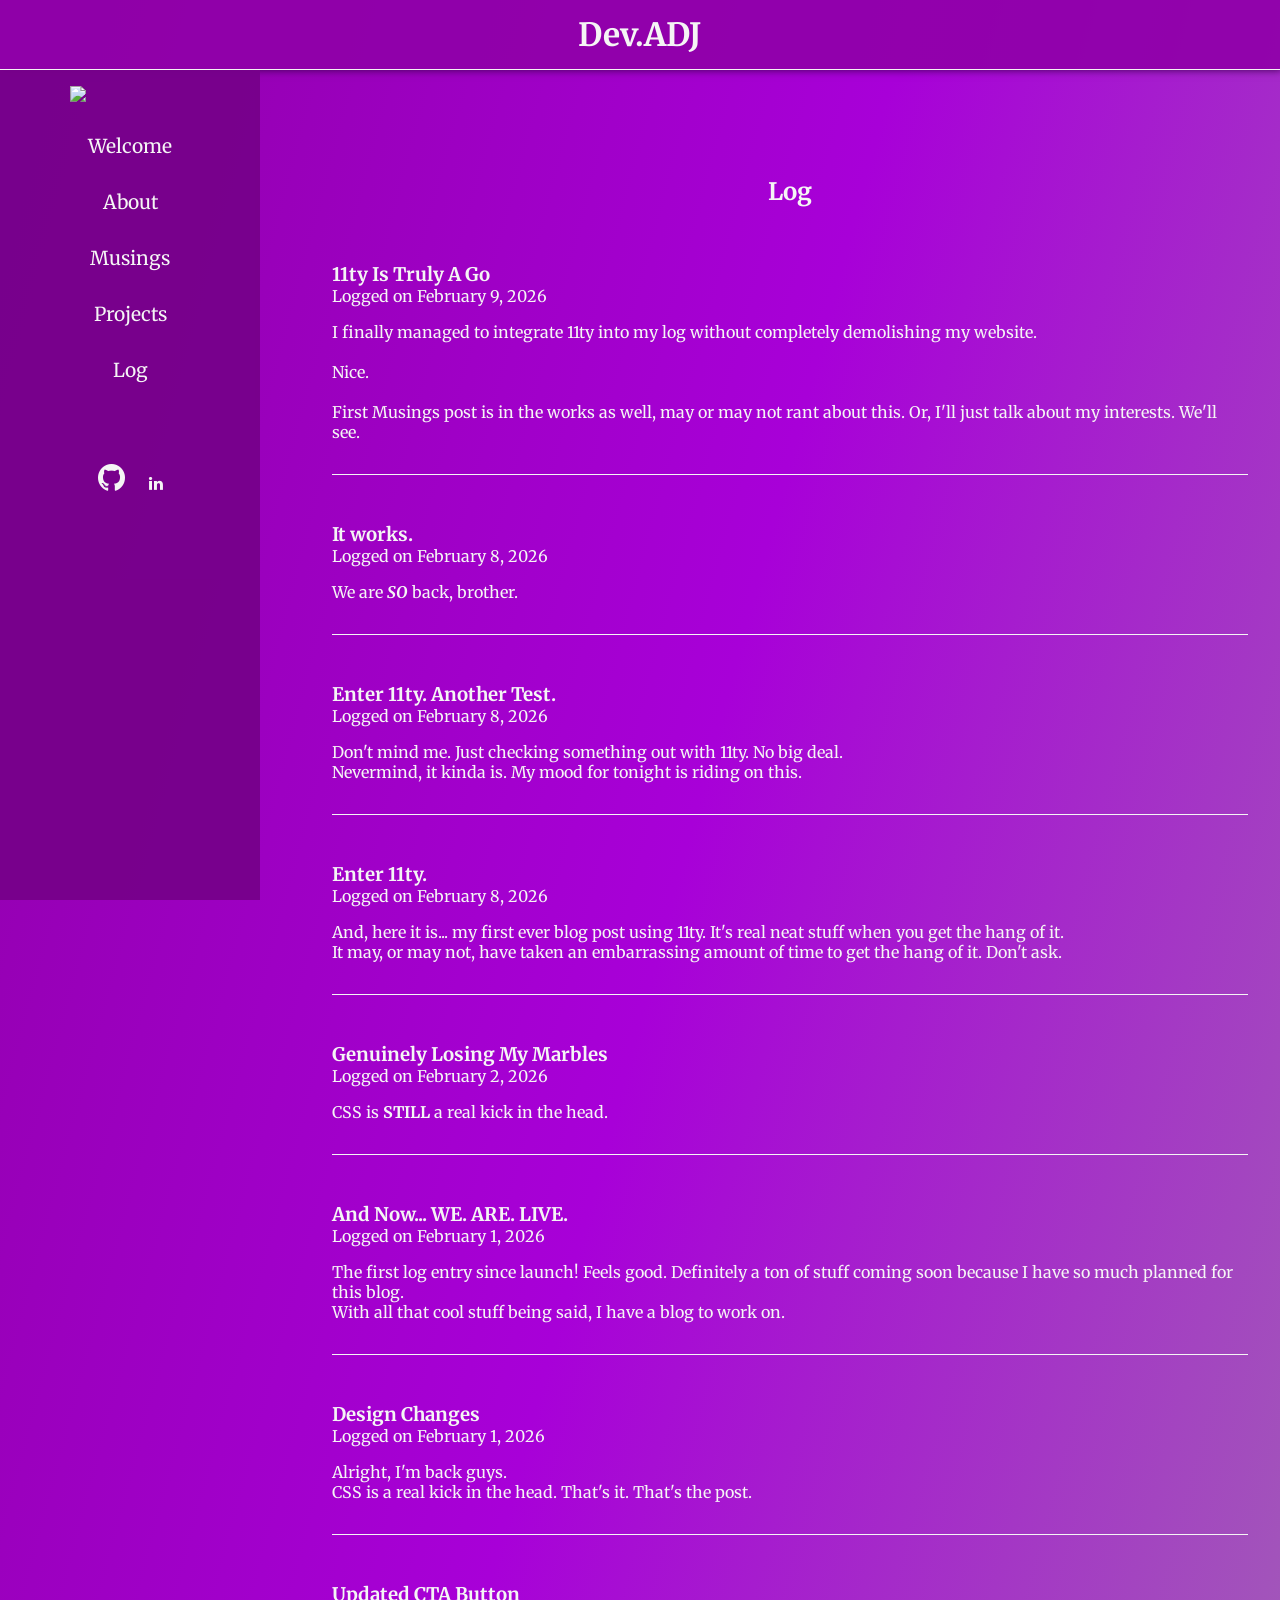
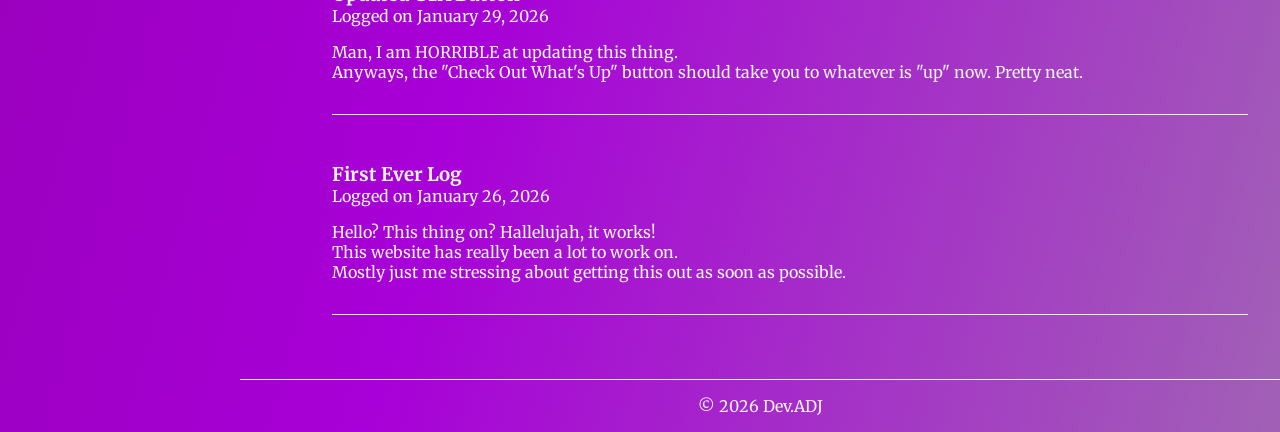
==== log/log/index.html @ bcba8fcb "footer changes to log" ====
<!DOCTYPE html>
<html lang="en">
<head>
    <title>Dev.ADJ | Log</title>
    <meta charset="UTF-8">
    <meta name="viewport" content="width=device-width, initial-scale=1.0">
    <link rel="icon" href="../../assets/adjlogos/ADJfavicon.ico">
    <link rel="stylesheet" href="../../css/styles.css">
    <link rel="stylesheet" href="https://cdnjs.cloudflare.com/ajax/libs/font-awesome/4.7.0/css/font-awesome.min.css">
<link rel="preconnect" href="https://fonts.googleapis.com">
<link rel="preconnect" href="https://fonts.gstatic.com" crossorigin>
<link href="https://fonts.googleapis.com/css2?family=Merriweather:wght@300;400;700&display=swap" rel="stylesheet">

    <style>
        .main-content { 
            padding-bottom: 2.2rem;
             }
        #title { 
            margin-bottom: 3.5rem; text-align: center; 
            }
        main p:first-of-type { 
            margin-bottom: 1rem; 
        }
       main p:last-of-type {
            border-bottom: 1px solid;
            padding-bottom: 2rem;
        }
        article { 
            margin-bottom: 3rem;
             }
    </style>
</head>
<body>
    <header>
        <h1 id="top-title-text">Dev.ADJ</h1>
        <button class="menu-toggle" aria-label="Toggle Menu">
            <i class="fa fa-bars"></i>
        </button>
    </header>

    <aside>
        <div class="logo-container">
            <img src="../assets/adjlogos/ADJLogoWhite-small.png" />
        </div>

        <nav class="navbar">
            <ul>
                <li><a class="nav-link tab-link" href="/">Welcome</a></li>
                <li><a class="nav-link tab-link" href="/pages/about/">About</a></li>
                <li><a class="nav-link tab-link" href="/pages/musings/">Musings</a></li>
                <li><a class="nav-link tab-link" href="/pages/projects/">Projects</a></li>
                <li><a class="nav-link tab-link" href="/log/">Log</a></li>
            </ul>
        </nav>

        <div class="links">
        <a href="https://github.com/andredudley" target="_blank"><span class="logo fa fa-github fa-2x"></span></a>
        <a href="https://www.linkedin.com/in/andre-dudley-jr/" target="_blank"><span class="logo fa fa-linkedin"></span></a>    
    </div>
    </aside>

    <main class="main-content">
        
<h2 id="title">Log</h2>


<article class="logs">
    <h3>11ty Is Truly A Go</h3>
    <p>
        Logged on
        <time datetime="2026-02-09">
            February 9, 2026
        </time>
    </p>
    <p>I finally managed to integrate 11ty into my log without completely demolishing my website. <br><br>
Nice. <br><br>
First Musings post is in the works as well, may or may not rant about this. Or, I'll just talk about my interests. We'll see.</p>

</article>

<article class="logs">
    <h3>It works.</h3>
    <p>
        Logged on
        <time datetime="2026-02-08">
            February 8, 2026
        </time>
    </p>
    <p>We are <em><strong>SO</strong></em> back, brother.</p>

</article>

<article class="logs">
    <h3>Enter 11ty. Another Test.</h3>
    <p>
        Logged on
        <time datetime="2026-02-08">
            February 8, 2026
        </time>
    </p>
    <p>Don't mind me. Just checking something out with 11ty. No big deal.</p>
<p>Nevermind, it kinda is. My mood for tonight is riding on this.</p>

</article>

<article class="logs">
    <h3>Enter 11ty.</h3>
    <p>
        Logged on
        <time datetime="2026-02-08">
            February 8, 2026
        </time>
    </p>
    <p>And, here it is... my first ever blog post using 11ty. It's real neat stuff when you get the hang of it.</p>
<p>It may, or may not, have taken an embarrassing amount of time to get the hang of it. Don't ask.</p>

</article>

<article class="logs">
    <h3>Genuinely Losing My Marbles</h3>
    <p>
        Logged on
        <time datetime="2026-02-02">
            February 2, 2026
        </time>
    </p>
    <p>CSS is <strong>STILL</strong> a real kick in the head.</p>

</article>

<article class="logs">
    <h3>And Now... WE. ARE. LIVE.</h3>
    <p>
        Logged on
        <time datetime="2026-02-01">
            February 1, 2026
        </time>
    </p>
    <p>The first log entry since launch! Feels good. Definitely a ton of stuff coming soon because I have so much planned for this blog.</p>
<p>With all that cool stuff being said, I have a blog to work on.</p>

</article>

<article class="logs">
    <h3>Design Changes</h3>
    <p>
        Logged on
        <time datetime="2026-02-01">
            February 1, 2026
        </time>
    </p>
    <p>Alright, I'm back guys.</p>
<p>CSS is a real kick in the head. That's it. That's the post.</p>

</article>

<article class="logs">
    <h3>Updated CTA Button</h3>
    <p>
        Logged on
        <time datetime="2026-01-29">
            January 29, 2026
        </time>
    </p>
    <p>Man, I am HORRIBLE at updating this thing.</p>
<p>Anyways, the &quot;Check Out What's Up&quot; button should take you to whatever is &quot;up&quot; now. Pretty neat.</p>

</article>

<article class="logs">
    <h3>First Ever Log</h3>
    <p>
        Logged on
        <time datetime="2026-01-26">
            January 26, 2026
        </time>
    </p>
    <p>Hello? This thing on? Hallelujah, it works!</p>
<p>This website has really been a lot to work on.<br>
Mostly just me stressing about getting this out as soon as possible.</p>

</article>


    </main>

    <footer>
        <p>&copy; 2026 Dev.ADJ</p>
    </footer>

<script>
const toggleBtn = document.querySelector(".menu-toggle");
const sidebar = document.querySelector("aside");
toggleBtn.addEventListener("click", () => {
  sidebar.classList.toggle("open");
});
</script>
</body>
</html>
---- css/styles.css ----
*, *::before, *::after {
     margin: 0;
     padding: 0;
     box-sizing: border-box;
 }

 html { 
    font-family: Merriweather, Georgia, 'Times New Roman', Times, serif;
    font-size: 16px;
 }

 body { 
  margin: 0;
  background: linear-gradient(285deg,#a161b6 0%, #a800d8 50%, #9000a8 100%);
  color: #f5f5f5;
  min-height: 100vh;
  display: grid;  /*Grid Layout*/
  grid-template-areas: 
  "header header"
  "aside main"
  "footer footer";
  grid-template-columns: 240px 1fr;
  grid-template-rows: 70px 1fr auto;
 }

 /*header section*/
 #top-title-text { 
    text-align: center;
    margin: 0;
 }

.menu-toggle {
  display: none;
  background: none;
  border: none;
  color: white;
  font-size: 1.8rem;
  cursor: pointer;
  position: absolute;
  right: 20px;
}

 header { 
    grid-area: header;
    position: fixed;
    top: 0;
    left: 0;
    height: 70px;
    width: 100%;
    display: flex;
    justify-content: center;
    align-items: center;
    border-bottom: 1px solid;
    background-color: rgba(144, 0, 168, 0.9);
    box-shadow: 2px 0 8px rgb(61, 0, 80);
 }

 /*sidebar section*/
 aside { 
    grid-area: aside;
    position: fixed;
    top: 70px;
    height: calc(100vh - 70px);
    width: 260px;
    background-color: rgba(119, 0, 139, 0.95);
    padding: 1rem 1.5rem;
    overflow-y: auto; /*debating between auto and scroll*/
    z-index: 10;
 }

 .logo-container img { 
    display: block;
    width: 100%;
    max-width: 120px;
    margin: 0 auto 1rem;
}

.navbar ul { 
    list-style: none;
    padding: 0;
    margin: 1.5rem 0;
}

.navbar li { 
    margin: 2rem 0;
    text-align: center;
}

.nav-link { 
    color: #f5f5f5;
    text-decoration: none;
    font-size: 1.2rem;
}

.nav-link:hover { 
    text-decoration: underline;
}

.links { 
    text-align: center;
    margin-top: 5rem;
}

.logo {
    margin: 0 10px;
    color: #f5f5f5;
}

.logo:hover { 
    color:rgb(227, 135, 255);
}

 /*main section*/
 main.main-content { 
    grid-area: main;
    margin-top: 90px;
    margin-left: 60px;
    max-width: 1000px;
    padding: 1rem 2rem;
 }

 .content-section { 
    margin-bottom: 4.5rem;
 }

 .content-section h2 { 
    font-size: clamp(2rem, 3vw, 2.5rem);
    margin-bottom: 1.25rem;
 }

 .content-section p { 
    font-size: clamp(1.2rem, 2vw, 1rem);
    margin-bottom: 2.2rem;
 }


/*For the JS navigation on index*/
 #welcome { 
    display: block;
 }

 #about { 
    display: none;
 }

 #musings { 
    display: none;
 }

 #projects { 
    display: none;
 }

 #log { 
    display: none;
 }


/*buttons 'n' whatnot*/
.cta-btn { 
    background: linear-gradient(#9000a8, #a800d8, #9000a8);
    color: #f5f5f5;
    padding: 1.1rem 1.5rem;
    border: 2px solid;
    box-shadow: 0 0 5px white;
    font-size: 1.2rem;
    transition: all 0.6s ease;
}

.cta-btn:hover { 
    background: white;
    color: #9000a8;
    box-shadow: none;
}

.view-btn {
  background: linear-gradient(180deg, #a161b6, #a800d8, #9000a8);
  color: white;
  border: 1px solid white;
  box-shadow: 0 0 5px white;
  border-radius: 4px;
  padding: 0.6rem 1.2rem;
  display: inline-block;
  min-width: 150px;
  text-align: center;
  margin-top: 1rem;
  transition: all 0.7s ease;
}

.view-btn:hover {
    background: white;
    color: #9000a8;
    box-shadow: none;
}

#css-td-project { 
    color: #f5f5f5;
}

 /*footer section*/
 footer { 
    grid-area: footer;
    margin-left: 240px;
    padding: 1rem;
    text-align: center;
    border-top: 1px solid;
 }

 /*Media Breakpoints (Genuinely it here)*/
/*smaller phones (thinking 480px and under)*/
@media (max-width: 480px) {

  body {
    grid-template-areas:
      "header"
      "aside"
      "main"
      "footer";
    grid-template-columns: 1fr;
    grid-template-rows: 70px auto 1fr auto;
  }

  aside {
    position: fixed;
    width: 100%;
    height: auto;
    top: 70px;
    left: 0;
    padding: 0.75rem 0;
    text-align: center;
  }

  .navbar ul {
    display: flex;
    flex-direction: column;
    gap: 0.75rem;
    margin: 1rem 0;
  }

  main.main-content {
    margin-top: 160px;
    margin-left: 0;
    padding: 1rem;
  }

  footer {
    margin-left: 0;
  }

  .cta-btn,
  .view-btn {
    width: 90%;
  }
}

/*average phones (768px and under)*/
@media (max-width: 768px) {

  body {
    grid-template-areas:
      "header"
      "aside"
      "main"
      "footer";
    grid-template-columns: 1fr;
    grid-template-rows: 70px auto 1fr auto;
  }

  .menu-toggle {
    display: block;
  }

  aside {
    width: 100%;
    height: auto;
    top: 70px;
    transform: translateY(-120%);
    transition: transform 0.3s ease;
  }

  aside.open {
    transform: translateY(0);
  }

  .navbar ul {
    flex-direction: column;
    gap: 1rem;
    padding: 1rem 0;
  }

  main.main-content {
    margin-top: 90px;
  }


  footer {
    margin-left: 0;
  }
}

/*tablets (1024px and under)*/
@media (max-width: 1024px) {

  body {
    grid-template-areas:
      "header"
      "aside"
      "main"
      "footer";
    grid-template-columns: 1fr;
    grid-template-rows: 70px auto 1fr auto;
  }

  aside {
    position: fixed;
    width: 100%;
    height: auto;
    top: 70px;
    left: 0;
    padding: 1rem 0;
    text-align: center;
  }

  .navbar ul {
    display: flex;
    justify-content: center;
    flex-wrap: wrap;
    gap: 1.25rem;
    margin: 1rem 0;
  }

  main.main-content {
    margin-top: 160px;
    margin-left: 0;
    padding: 1.25rem;
  }

  footer {
    margin-left: 0;
  }
}
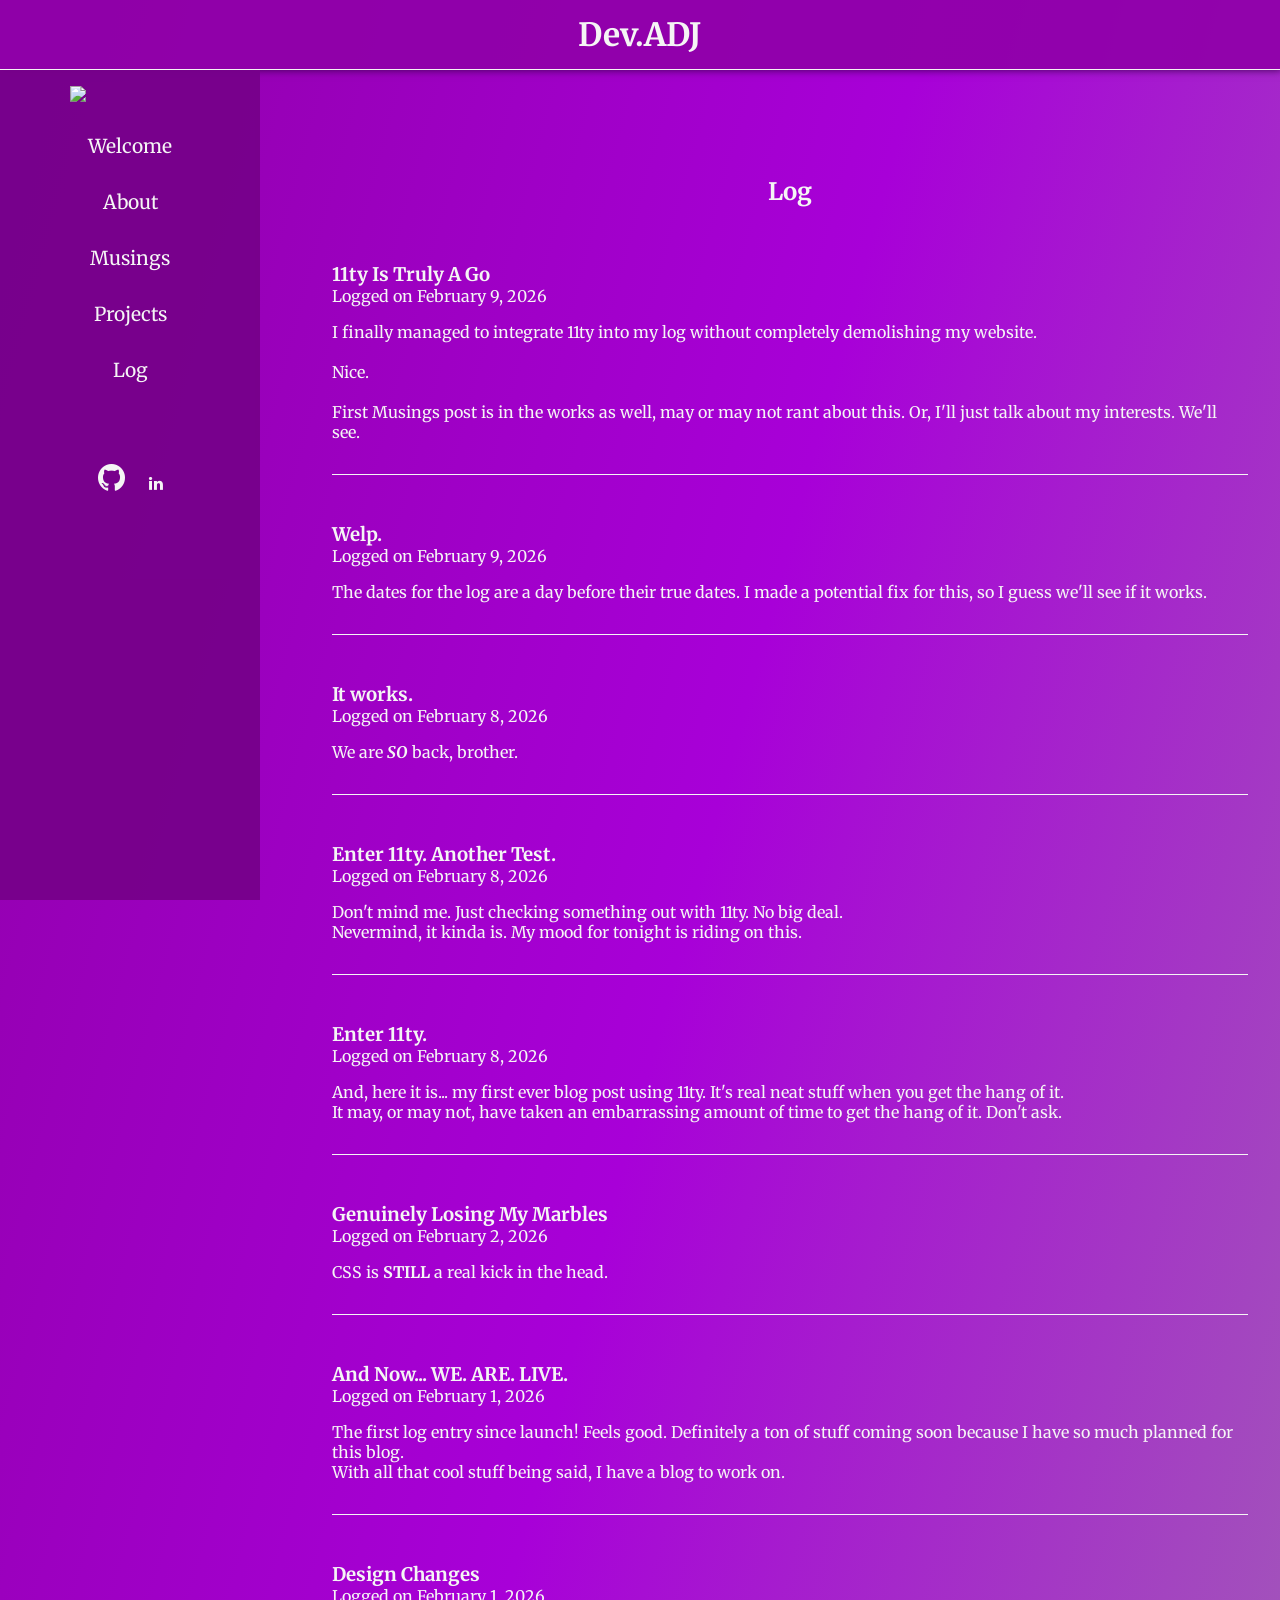
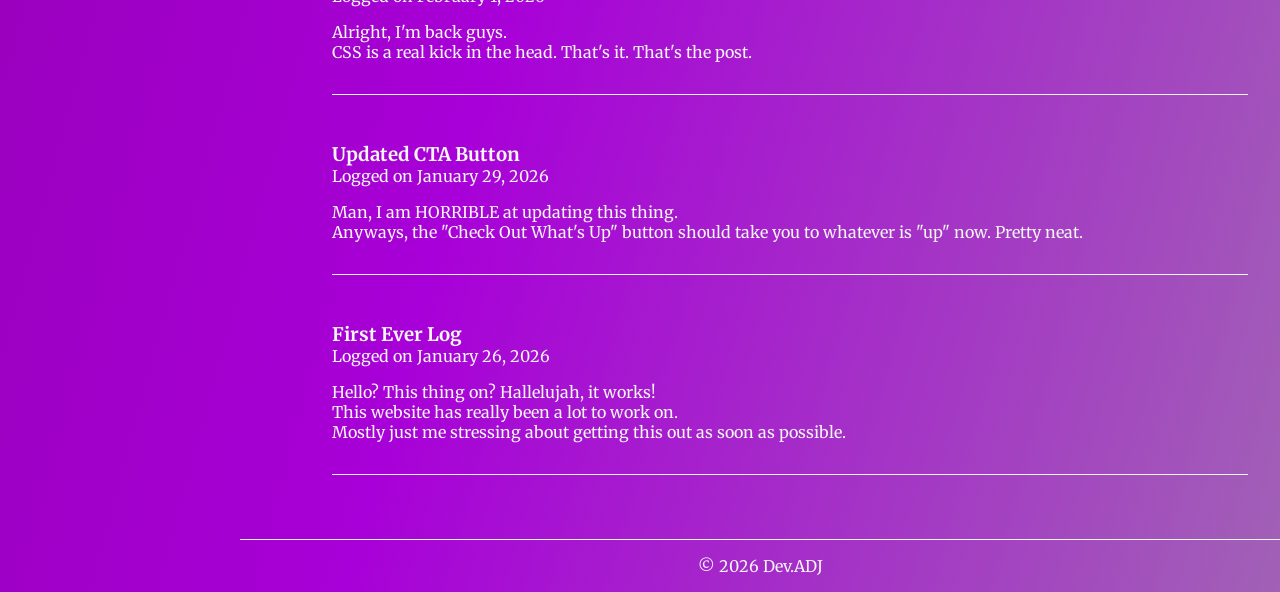
==== commit 904d93f2: "log changes. And a new log" ====
--- a/log/log/index.html
+++ b/log/log/index.html
@@ -79,6 +79,18 @@
 </article>
 
 <article class="logs">
+    <h3>Welp.</h3>
+    <p>
+        Logged on
+        <time datetime="2026-02-09">
+            February 9, 2026
+        </time>
+    </p>
+    <p>The dates for the log are a day before their true dates. I made a potential fix for this, so I guess we'll see if it works.</p>
+
+</article>
+
+<article class="logs">
     <h3>It works.</h3>
     <p>
         Logged on
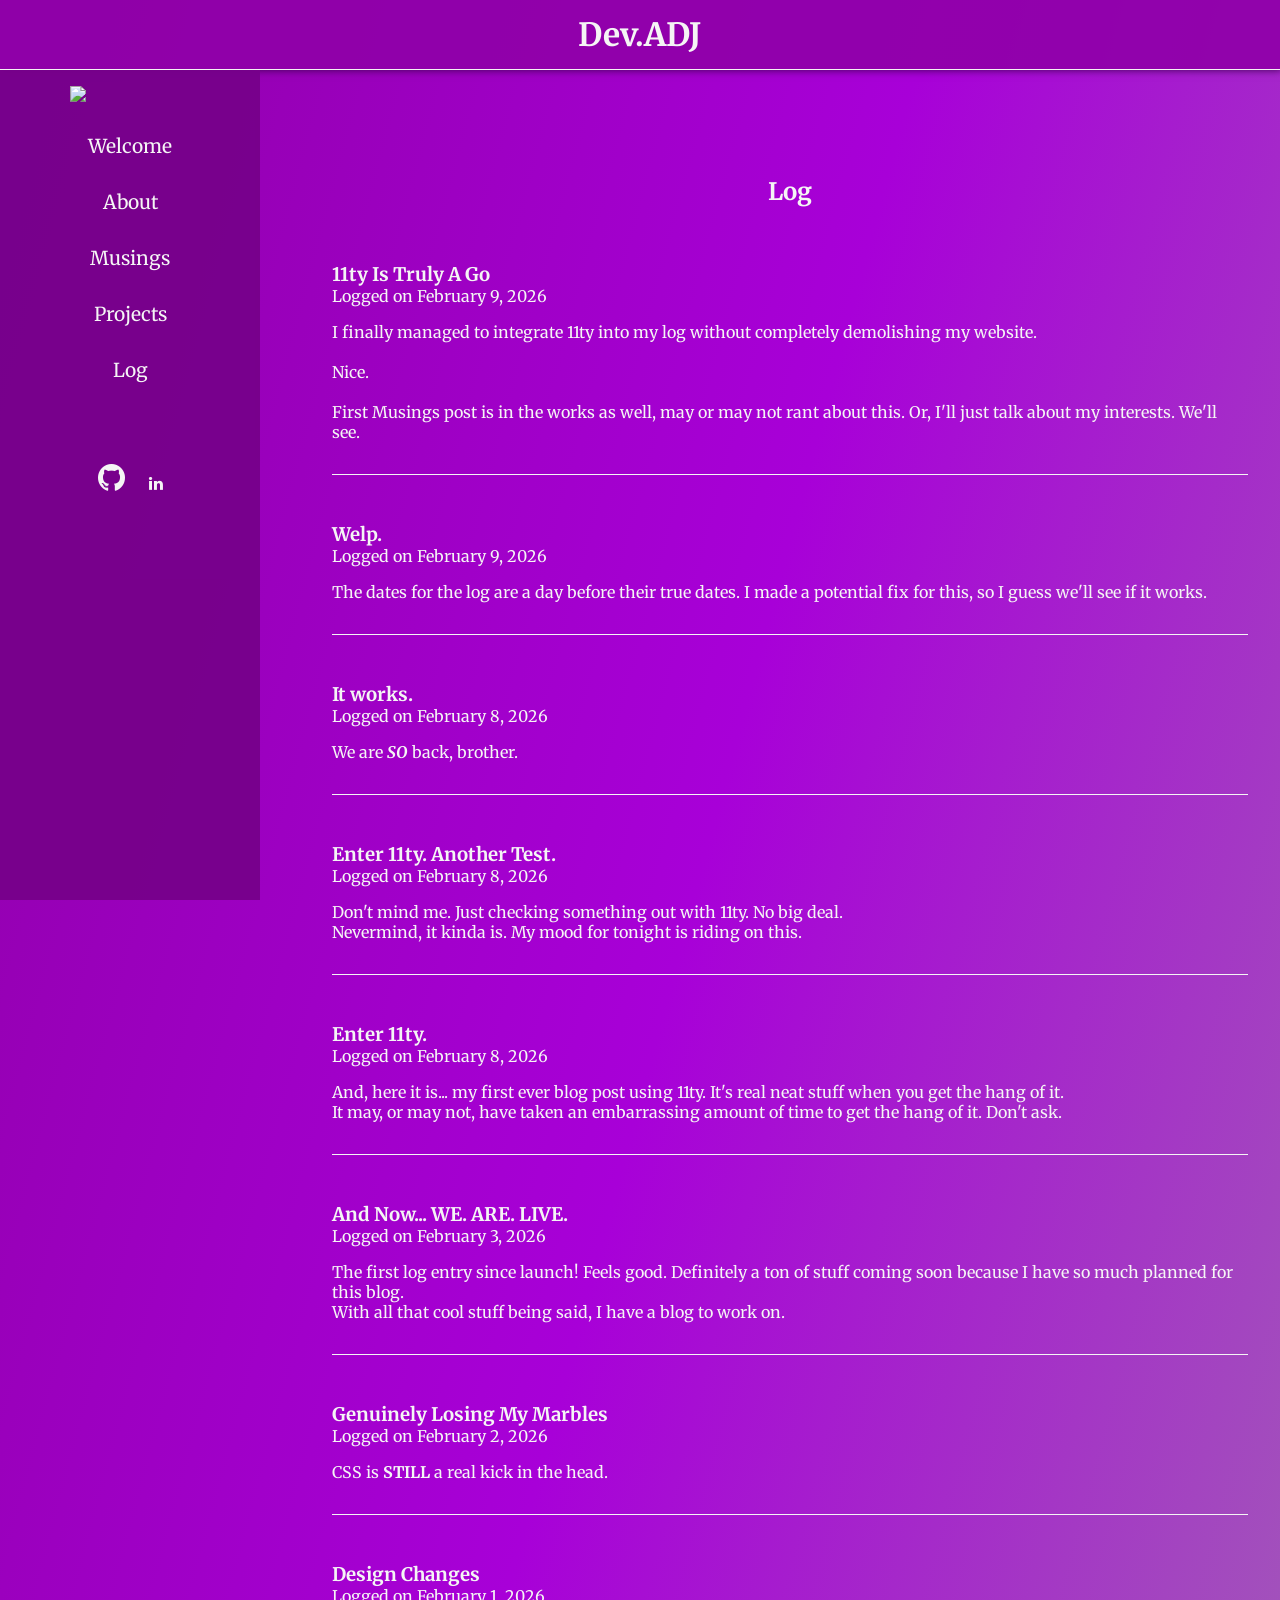
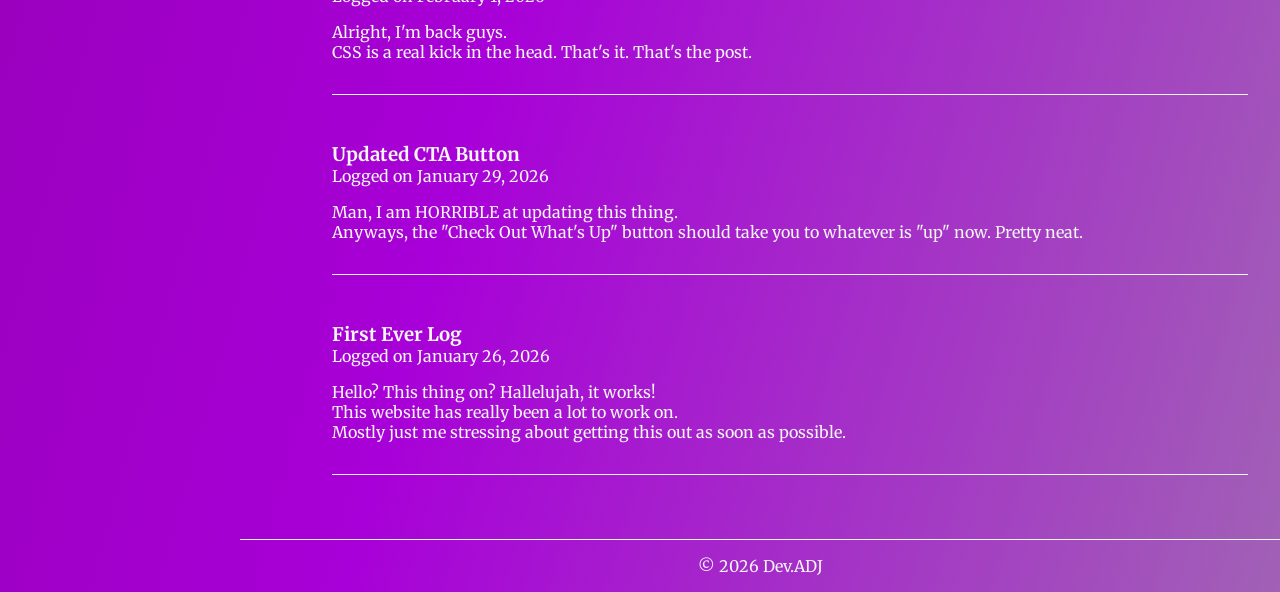
==== commit 50da580e: "log fixes" ====
--- a/log/log/index.html
+++ b/log/log/index.html
@@ -68,7 +68,7 @@
     <h3>11ty Is Truly A Go</h3>
     <p>
         Logged on
-        <time datetime="2026-02-09">
+        <time datetime="Mon Feb 09 2026 19:00:00 GMT-0500 (Eastern Standard Time)">
             February 9, 2026
         </time>
     </p>
@@ -82,7 +82,7 @@
     <h3>Welp.</h3>
     <p>
         Logged on
-        <time datetime="2026-02-09">
+        <time datetime="Mon Feb 09 2026 19:00:00 GMT-0500 (Eastern Standard Time)">
             February 9, 2026
         </time>
     </p>
@@ -94,7 +94,7 @@
     <h3>It works.</h3>
     <p>
         Logged on
-        <time datetime="2026-02-08">
+        <time datetime="Sun Feb 08 2026 19:00:00 GMT-0500 (Eastern Standard Time)">
             February 8, 2026
         </time>
     </p>
@@ -106,7 +106,7 @@
     <h3>Enter 11ty. Another Test.</h3>
     <p>
         Logged on
-        <time datetime="2026-02-08">
+        <time datetime="Sun Feb 08 2026 19:00:00 GMT-0500 (Eastern Standard Time)">
             February 8, 2026
         </time>
     </p>
@@ -119,7 +119,7 @@
     <h3>Enter 11ty.</h3>
     <p>
         Logged on
-        <time datetime="2026-02-08">
+        <time datetime="Sun Feb 08 2026 19:00:00 GMT-0500 (Eastern Standard Time)">
             February 8, 2026
         </time>
     </p>
@@ -129,23 +129,11 @@
 </article>
 
 <article class="logs">
-    <h3>Genuinely Losing My Marbles</h3>
-    <p>
-        Logged on
-        <time datetime="2026-02-02">
-            February 2, 2026
-        </time>
-    </p>
-    <p>CSS is <strong>STILL</strong> a real kick in the head.</p>
-
-</article>
-
-<article class="logs">
     <h3>And Now... WE. ARE. LIVE.</h3>
     <p>
         Logged on
-        <time datetime="2026-02-01">
-            February 1, 2026
+        <time datetime="Tue Feb 03 2026 19:00:00 GMT-0500 (Eastern Standard Time)">
+            February 3, 2026
         </time>
     </p>
     <p>The first log entry since launch! Feels good. Definitely a ton of stuff coming soon because I have so much planned for this blog.</p>
@@ -154,10 +142,22 @@
 </article>
 
 <article class="logs">
+    <h3>Genuinely Losing My Marbles</h3>
+    <p>
+        Logged on
+        <time datetime="Mon Feb 02 2026 19:00:00 GMT-0500 (Eastern Standard Time)">
+            February 2, 2026
+        </time>
+    </p>
+    <p>CSS is <strong>STILL</strong> a real kick in the head.</p>
+
+</article>
+
+<article class="logs">
     <h3>Design Changes</h3>
     <p>
         Logged on
-        <time datetime="2026-02-01">
+        <time datetime="Sun Feb 01 2026 19:00:00 GMT-0500 (Eastern Standard Time)">
             February 1, 2026
         </time>
     </p>
@@ -170,7 +170,7 @@
     <h3>Updated CTA Button</h3>
     <p>
         Logged on
-        <time datetime="2026-01-29">
+        <time datetime="Thu Jan 29 2026 19:00:00 GMT-0500 (Eastern Standard Time)">
             January 29, 2026
         </time>
     </p>
@@ -183,7 +183,7 @@
     <h3>First Ever Log</h3>
     <p>
         Logged on
-        <time datetime="2026-01-26">
+        <time datetime="Mon Jan 26 2026 19:00:00 GMT-0500 (Eastern Standard Time)">
             January 26, 2026
         </time>
     </p>
@@ -192,6 +192,7 @@
 Mostly just me stressing about getting this out as soon as possible.</p>
 
 </article>
+
 
 
     </main>
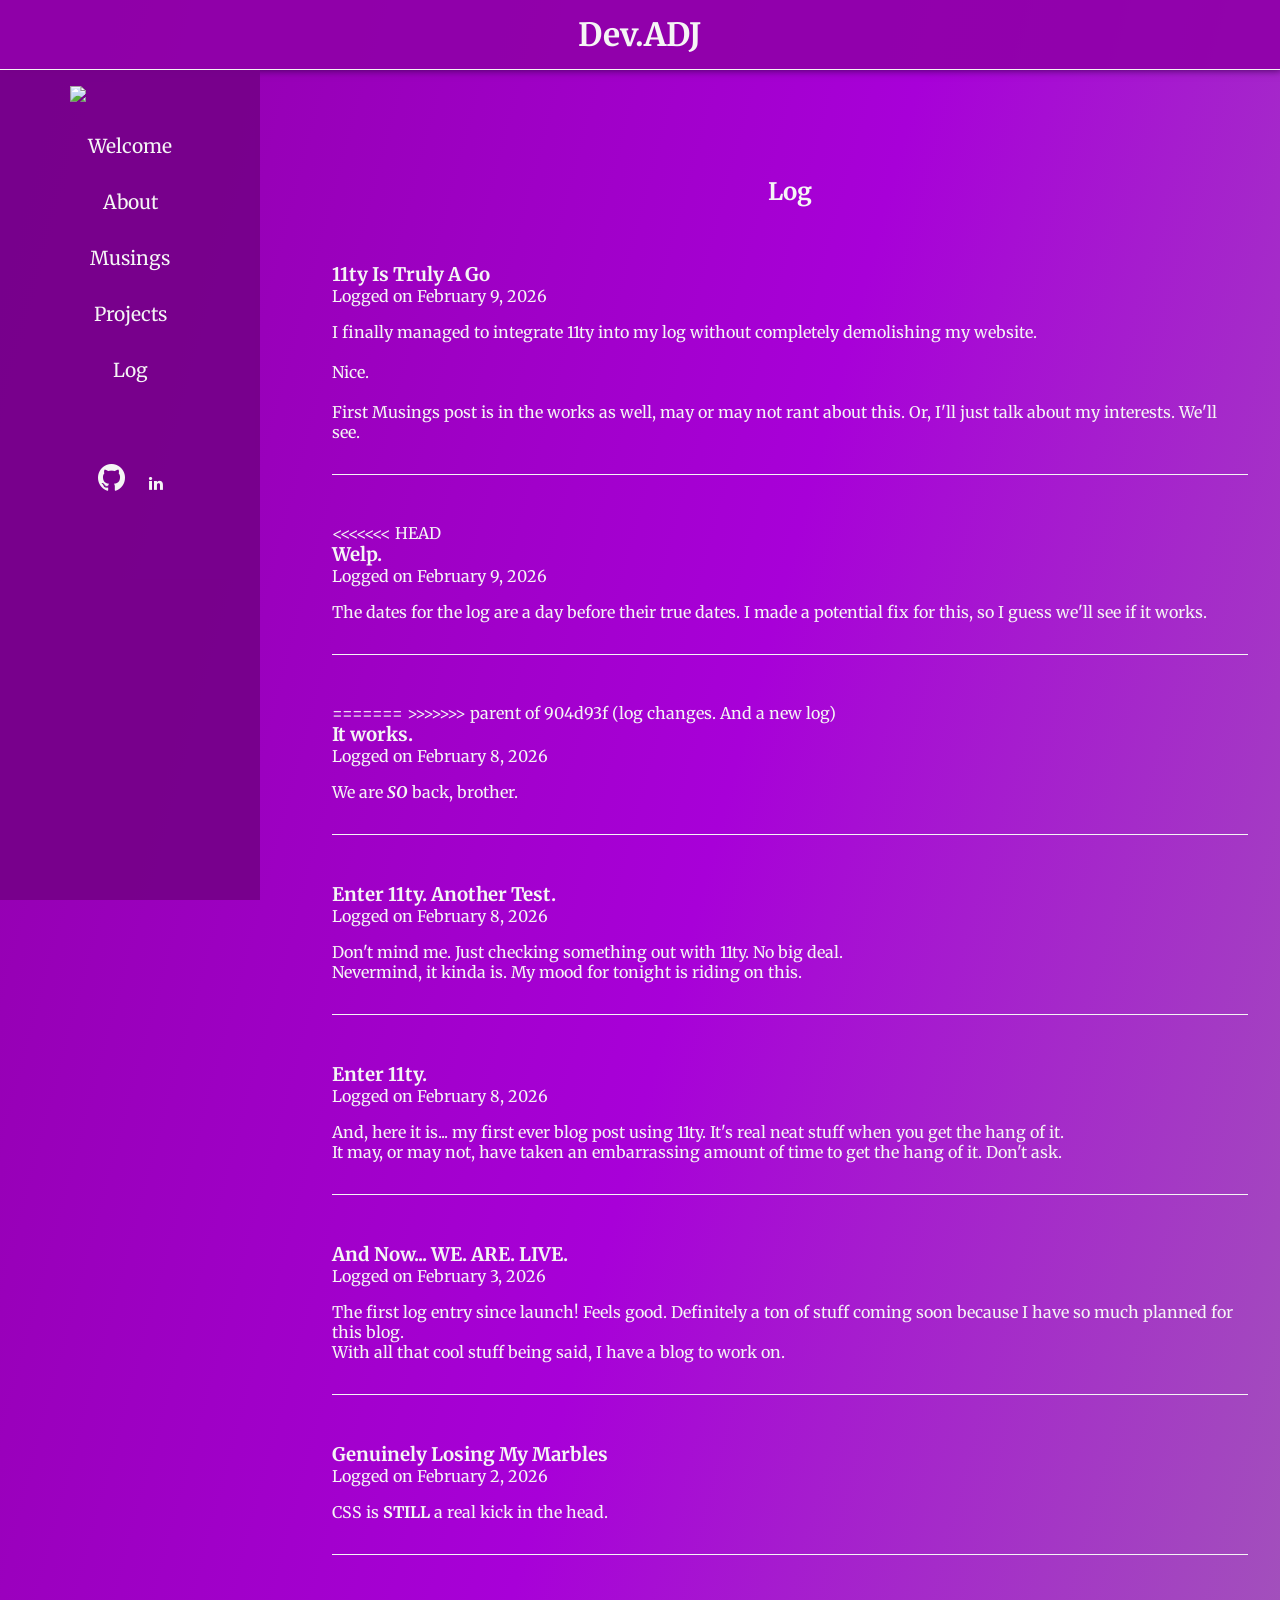
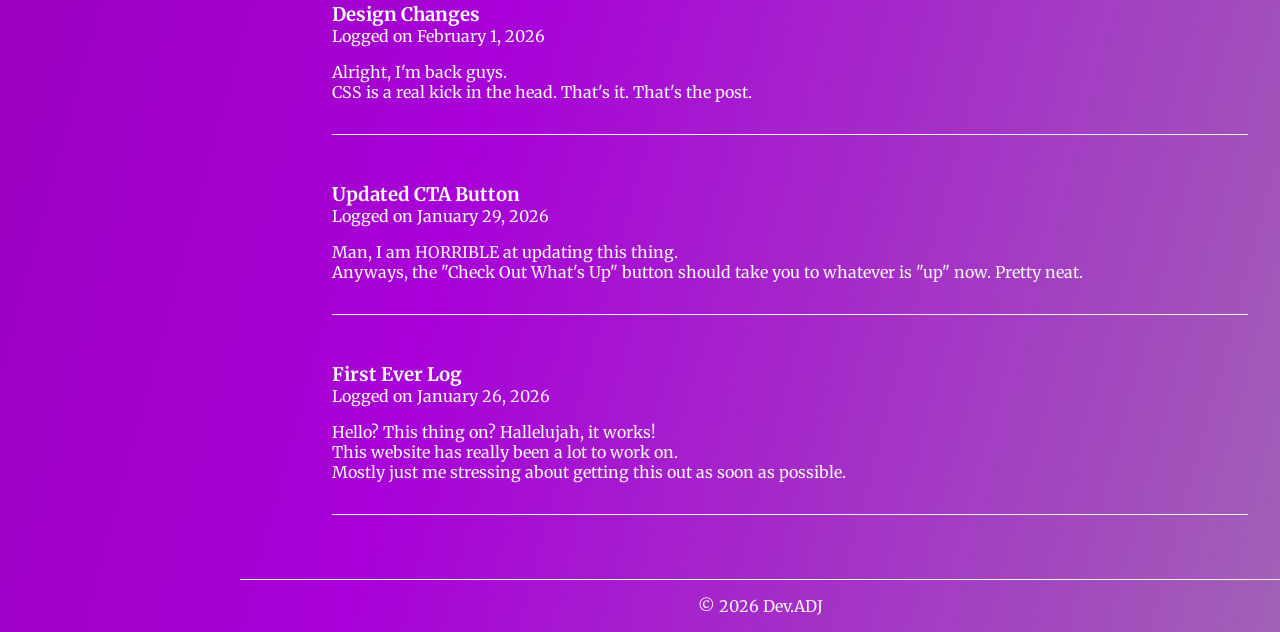
==== commit 11b305fb: "Revert "log changes. And a new log" This reverts commit 904d93f2060333e1cd648ca64b271def02c4f201." ====
--- a/log/log/index.html
+++ b/log/log/index.html
@@ -79,6 +79,7 @@
 </article>
 
 <article class="logs">
+<<<<<<< HEAD
     <h3>Welp.</h3>
     <p>
         Logged on
@@ -91,6 +92,8 @@
 </article>
 
 <article class="logs">
+=======
+>>>>>>> parent of 904d93f (log changes. And a new log)
     <h3>It works.</h3>
     <p>
         Logged on
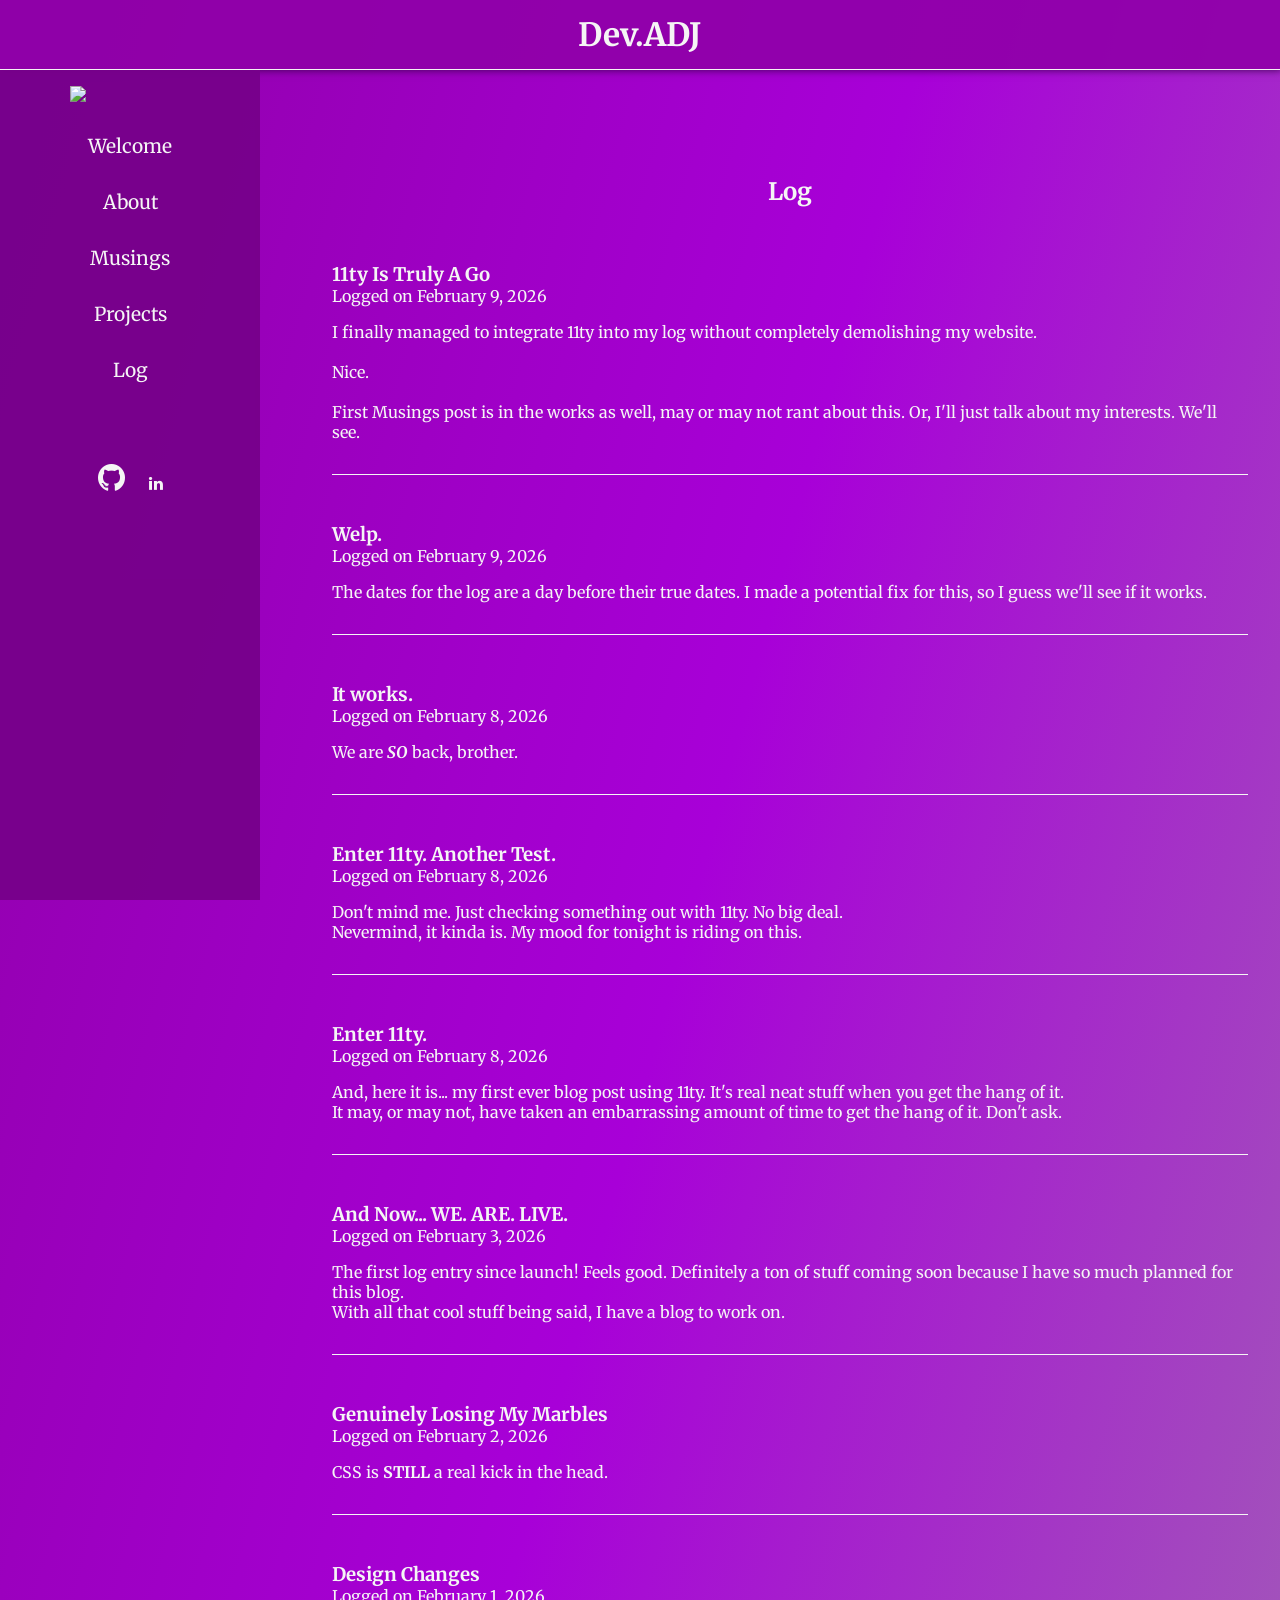
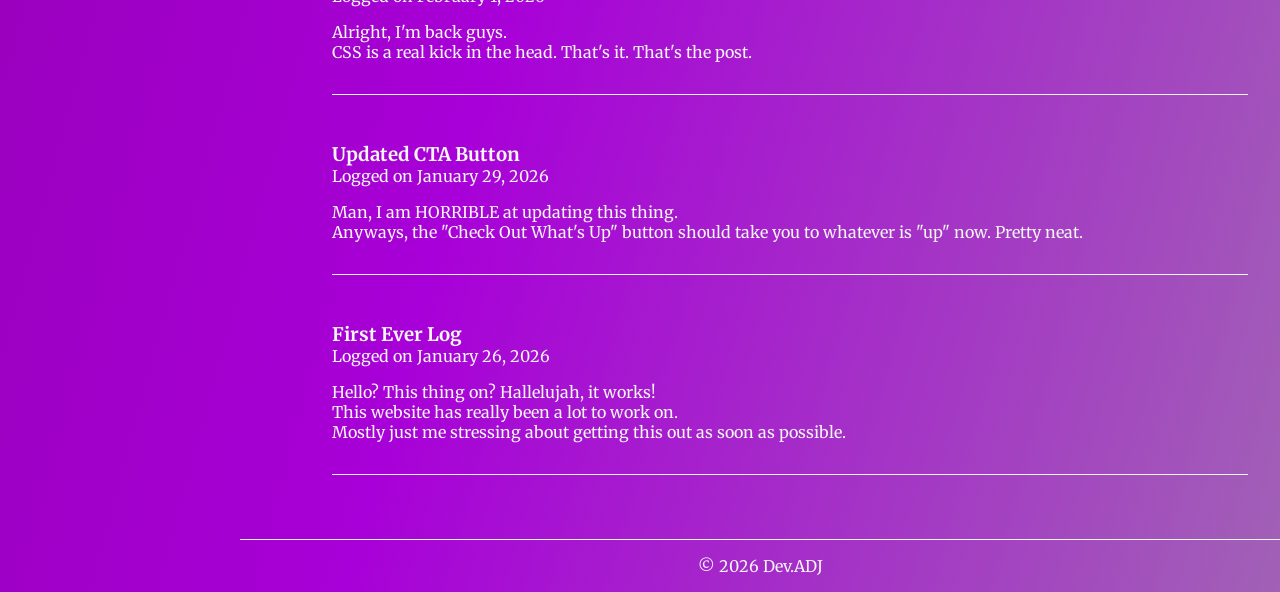
==== commit 07d5b142: "log removed" ====
--- a/log/log/index.html
+++ b/log/log/index.html
@@ -79,7 +79,6 @@
 </article>
 
 <article class="logs">
-<<<<<<< HEAD
     <h3>Welp.</h3>
     <p>
         Logged on
@@ -92,8 +91,6 @@
 </article>
 
 <article class="logs">
-=======
->>>>>>> parent of 904d93f (log changes. And a new log)
     <h3>It works.</h3>
     <p>
         Logged on
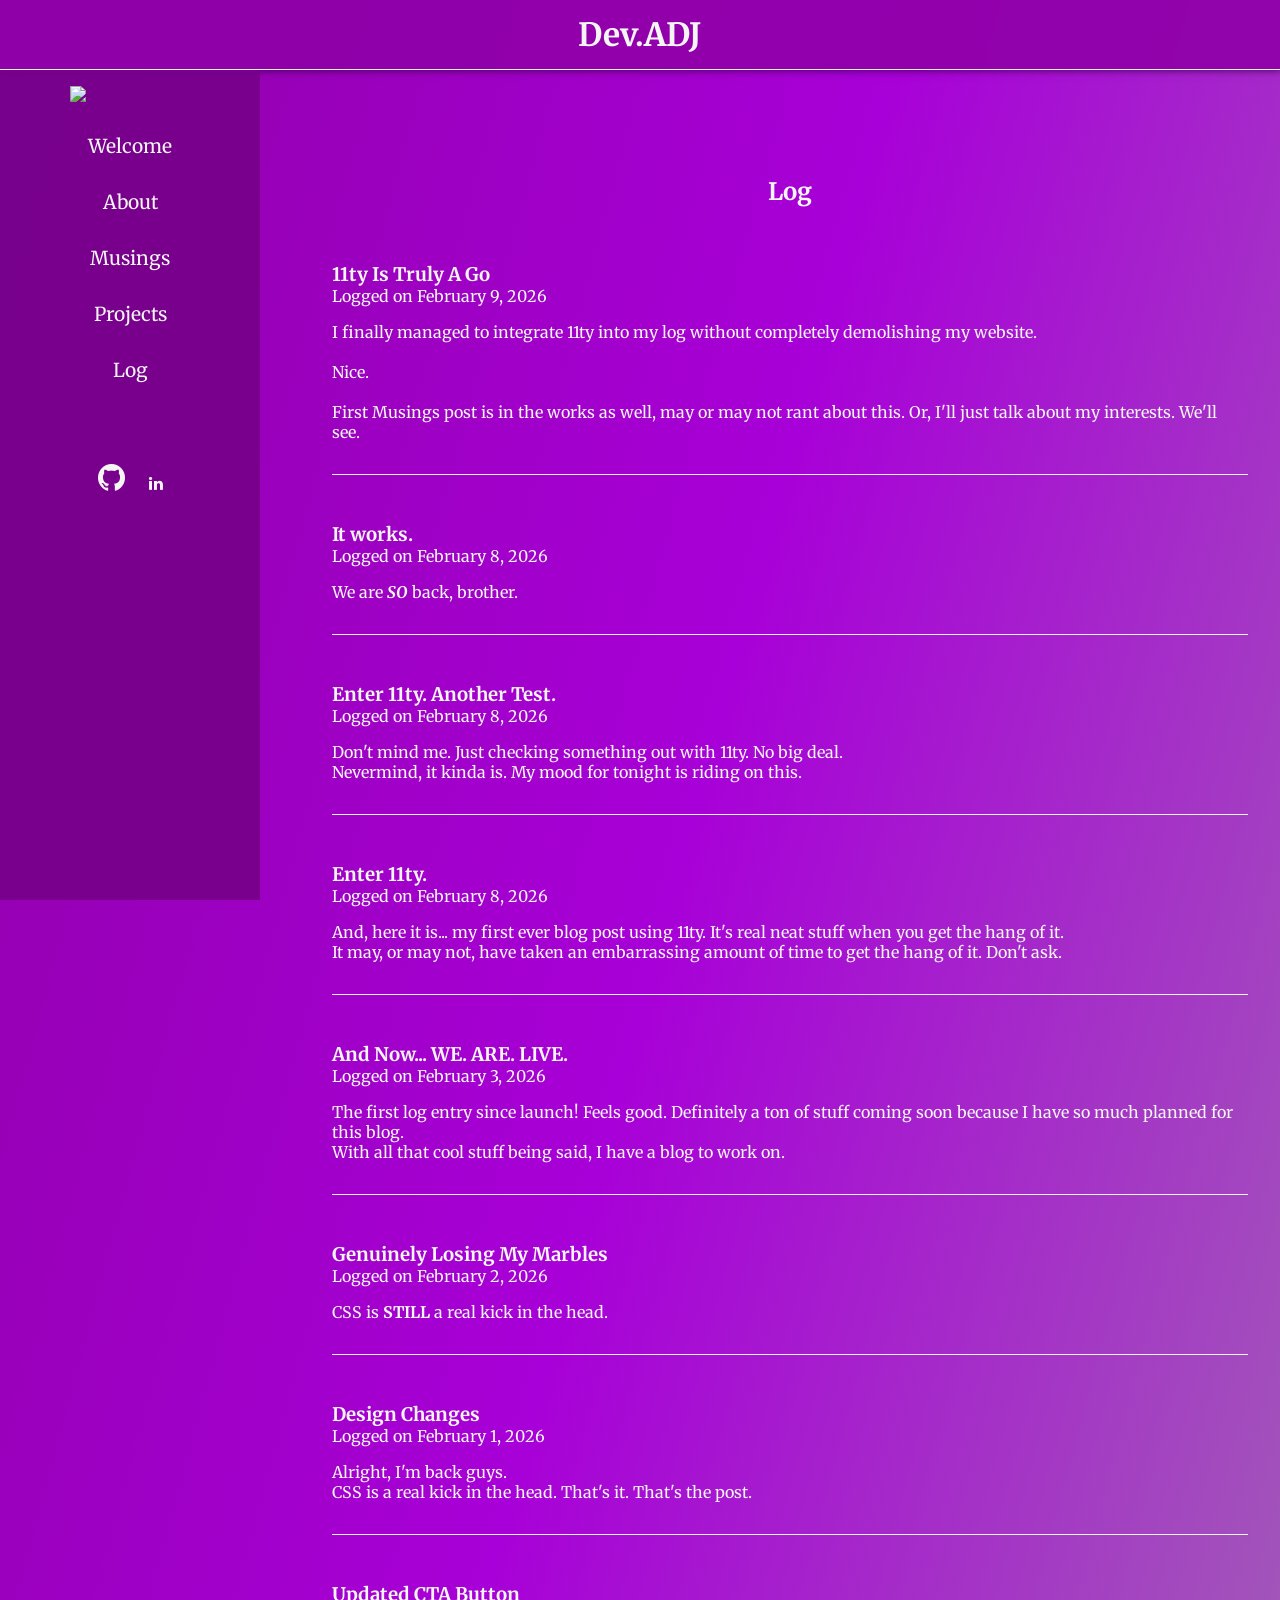
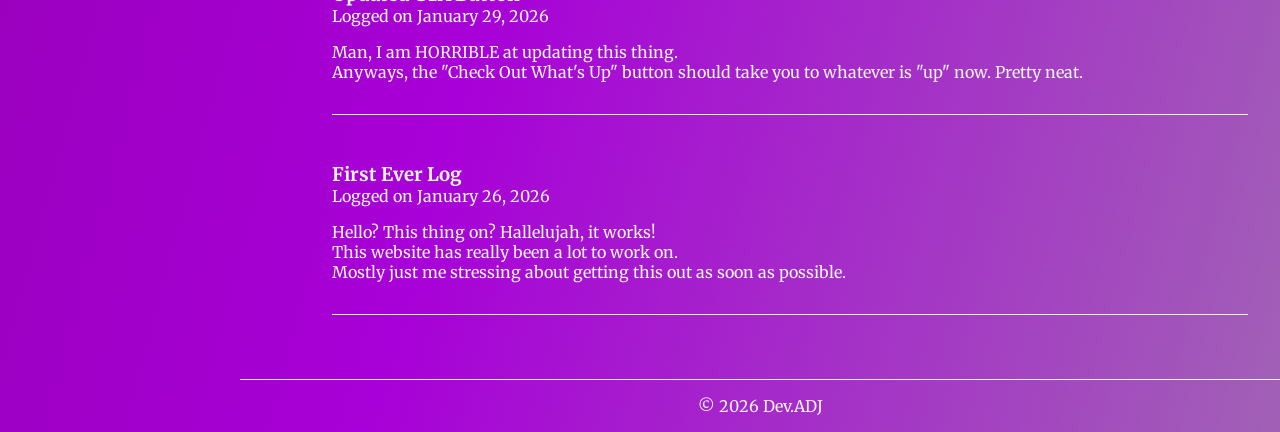
==== commit c0764b3a: "log fixes" ====
--- a/log/log/index.html
+++ b/log/log/index.html
@@ -79,18 +79,6 @@
 </article>
 
 <article class="logs">
-    <h3>Welp.</h3>
-    <p>
-        Logged on
-        <time datetime="Mon Feb 09 2026 19:00:00 GMT-0500 (Eastern Standard Time)">
-            February 9, 2026
-        </time>
-    </p>
-    <p>The dates for the log are a day before their true dates. I made a potential fix for this, so I guess we'll see if it works.</p>
-
-</article>
-
-<article class="logs">
     <h3>It works.</h3>
     <p>
         Logged on
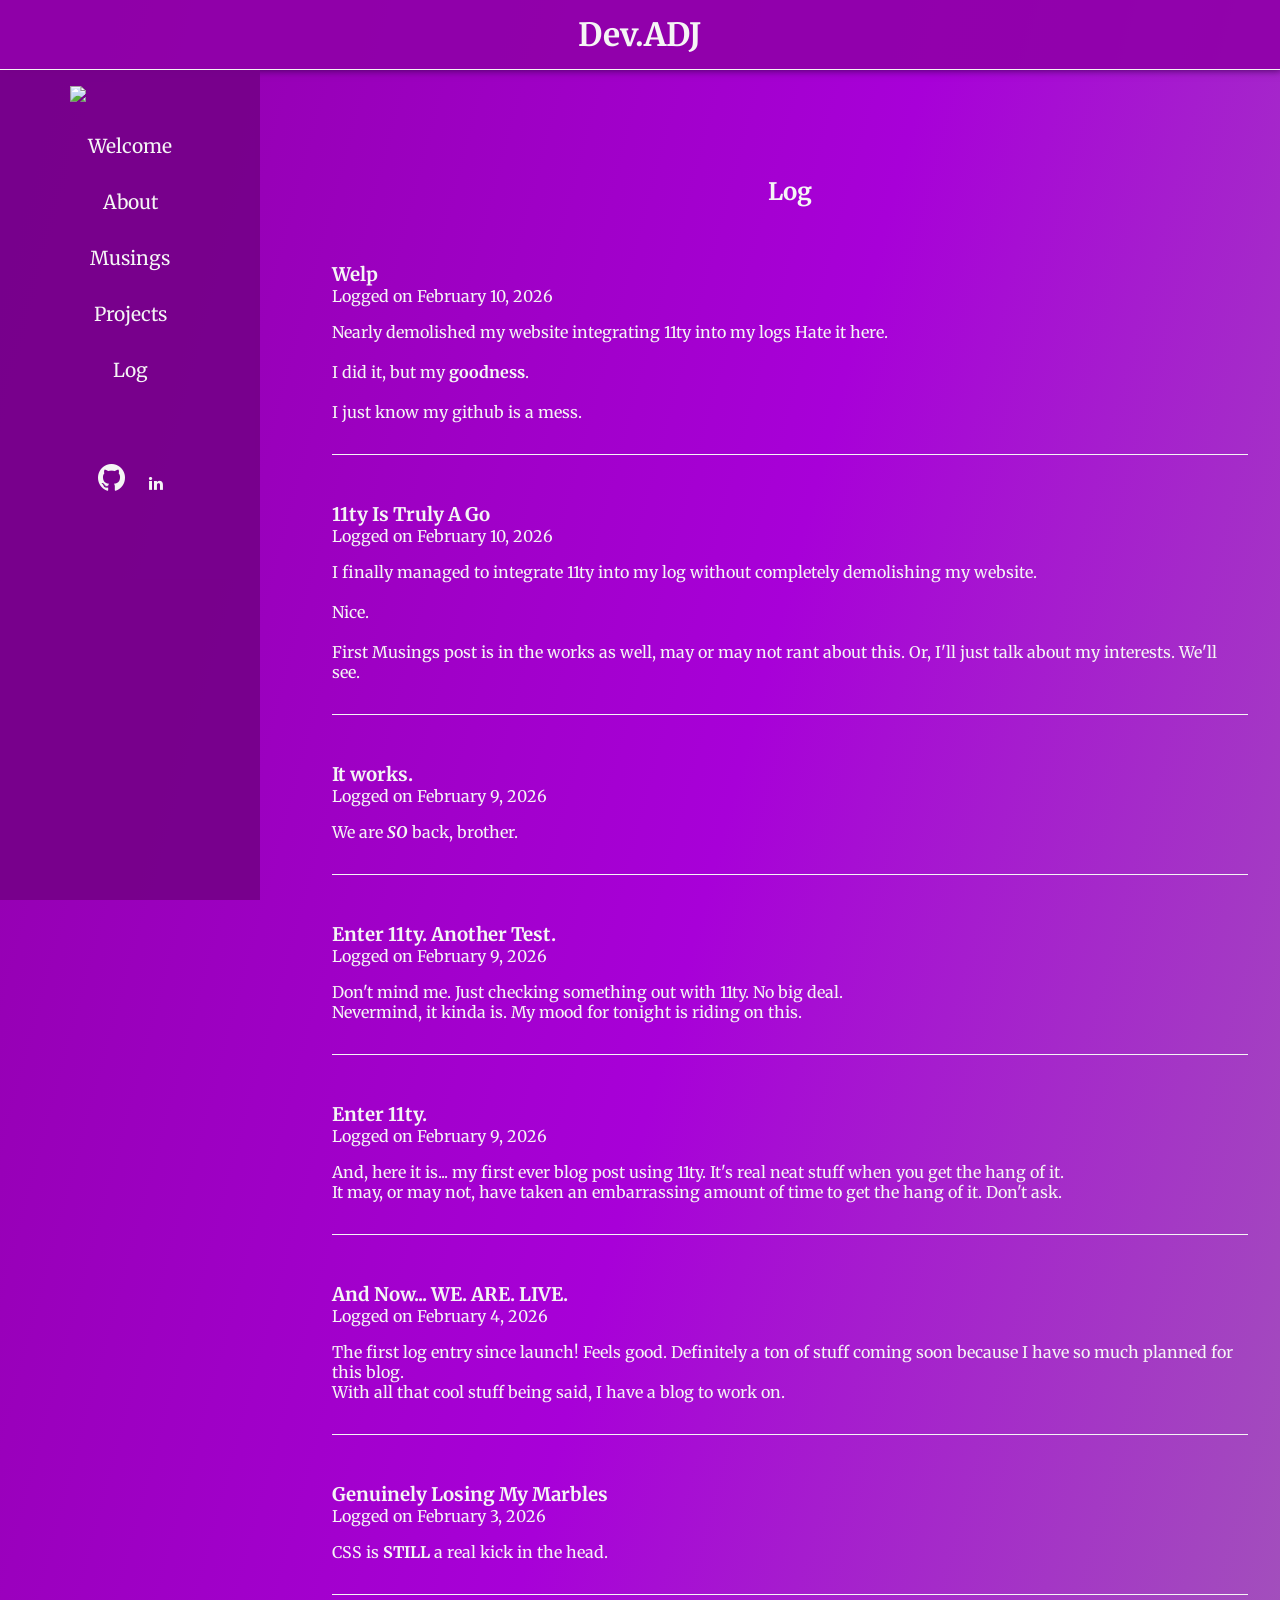
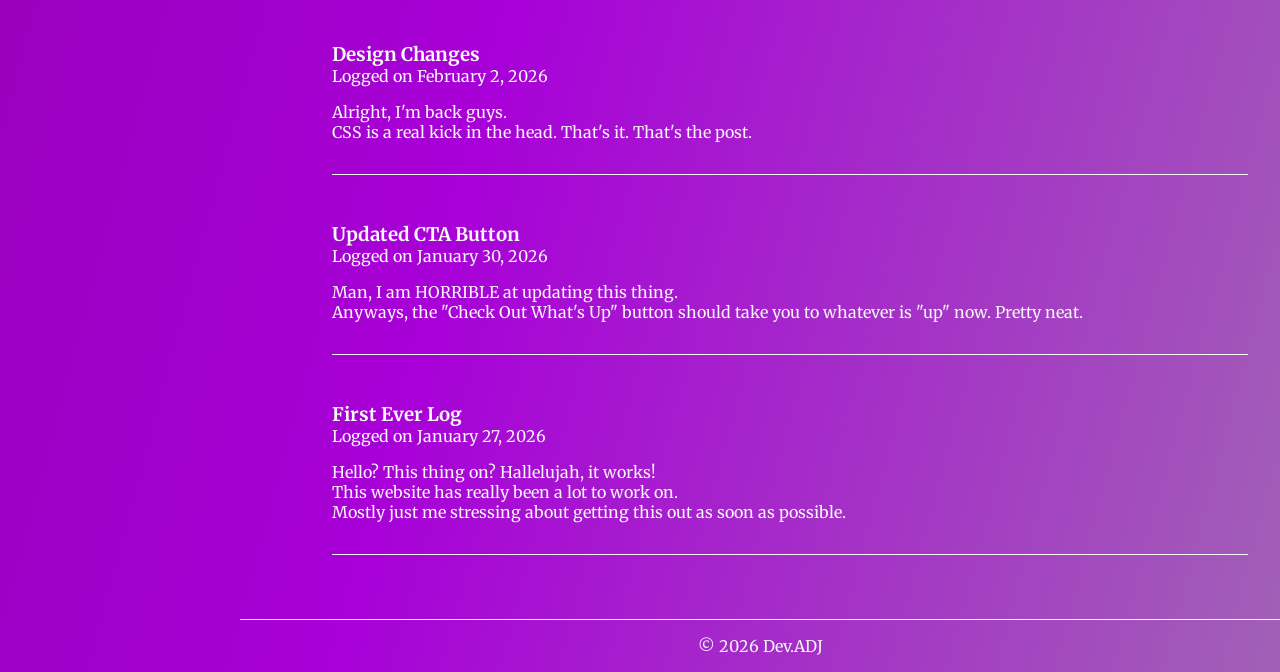
==== commit 0f0a8cab: "New log entry!" ====
--- a/log/log/index.html
+++ b/log/log/index.html
@@ -65,11 +65,27 @@
 
 
 <article class="logs">
+    <h3>Welp</h3>
+    <p>
+        Logged on
+        <time datetime="2026-02-10">
+            February 10, 2026
+        </time>
+    </p>
+    <p>Nearly demolished my website integrating 11ty into my logs Hate it here.
+<br><br>
+I did it, but my <strong>goodness</strong>.
+<br><br>
+I just know my github is a mess.</p>
+
+</article>
+
+<article class="logs">
     <h3>11ty Is Truly A Go</h3>
     <p>
         Logged on
-        <time datetime="Mon Feb 09 2026 19:00:00 GMT-0500 (Eastern Standard Time)">
-            February 9, 2026
+        <time datetime="2026-02-10">
+            February 10, 2026
         </time>
     </p>
     <p>I finally managed to integrate 11ty into my log without completely demolishing my website. <br><br>
@@ -82,8 +98,8 @@
     <h3>It works.</h3>
     <p>
         Logged on
-        <time datetime="Sun Feb 08 2026 19:00:00 GMT-0500 (Eastern Standard Time)">
-            February 8, 2026
+        <time datetime="2026-02-09">
+            February 9, 2026
         </time>
     </p>
     <p>We are <em><strong>SO</strong></em> back, brother.</p>
@@ -94,8 +110,8 @@
     <h3>Enter 11ty. Another Test.</h3>
     <p>
         Logged on
-        <time datetime="Sun Feb 08 2026 19:00:00 GMT-0500 (Eastern Standard Time)">
-            February 8, 2026
+        <time datetime="2026-02-09">
+            February 9, 2026
         </time>
     </p>
     <p>Don't mind me. Just checking something out with 11ty. No big deal.</p>
@@ -107,8 +123,8 @@
     <h3>Enter 11ty.</h3>
     <p>
         Logged on
-        <time datetime="Sun Feb 08 2026 19:00:00 GMT-0500 (Eastern Standard Time)">
-            February 8, 2026
+        <time datetime="2026-02-09">
+            February 9, 2026
         </time>
     </p>
     <p>And, here it is... my first ever blog post using 11ty. It's real neat stuff when you get the hang of it.</p>
@@ -120,8 +136,8 @@
     <h3>And Now... WE. ARE. LIVE.</h3>
     <p>
         Logged on
-        <time datetime="Tue Feb 03 2026 19:00:00 GMT-0500 (Eastern Standard Time)">
-            February 3, 2026
+        <time datetime="2026-02-04">
+            February 4, 2026
         </time>
     </p>
     <p>The first log entry since launch! Feels good. Definitely a ton of stuff coming soon because I have so much planned for this blog.</p>
@@ -133,20 +149,20 @@
     <h3>Genuinely Losing My Marbles</h3>
     <p>
         Logged on
-        <time datetime="Mon Feb 02 2026 19:00:00 GMT-0500 (Eastern Standard Time)">
+        <time datetime="2026-02-03">
+            February 3, 2026
+        </time>
+    </p>
+    <p>CSS is <strong>STILL</strong> a real kick in the head.</p>
+
+</article>
+
+<article class="logs">
+    <h3>Design Changes</h3>
+    <p>
+        Logged on
+        <time datetime="2026-02-02">
             February 2, 2026
-        </time>
-    </p>
-    <p>CSS is <strong>STILL</strong> a real kick in the head.</p>
-
-</article>
-
-<article class="logs">
-    <h3>Design Changes</h3>
-    <p>
-        Logged on
-        <time datetime="Sun Feb 01 2026 19:00:00 GMT-0500 (Eastern Standard Time)">
-            February 1, 2026
         </time>
     </p>
     <p>Alright, I'm back guys.</p>
@@ -158,8 +174,8 @@
     <h3>Updated CTA Button</h3>
     <p>
         Logged on
-        <time datetime="Thu Jan 29 2026 19:00:00 GMT-0500 (Eastern Standard Time)">
-            January 29, 2026
+        <time datetime="2026-01-30">
+            January 30, 2026
         </time>
     </p>
     <p>Man, I am HORRIBLE at updating this thing.</p>
@@ -171,8 +187,8 @@
     <h3>First Ever Log</h3>
     <p>
         Logged on
-        <time datetime="Mon Jan 26 2026 19:00:00 GMT-0500 (Eastern Standard Time)">
-            January 26, 2026
+        <time datetime="2026-01-27">
+            January 27, 2026
         </time>
     </p>
     <p>Hello? This thing on? Hallelujah, it works!</p>
@@ -180,7 +196,6 @@
 Mostly just me stressing about getting this out as soon as possible.</p>
 
 </article>
-
 
 
     </main>
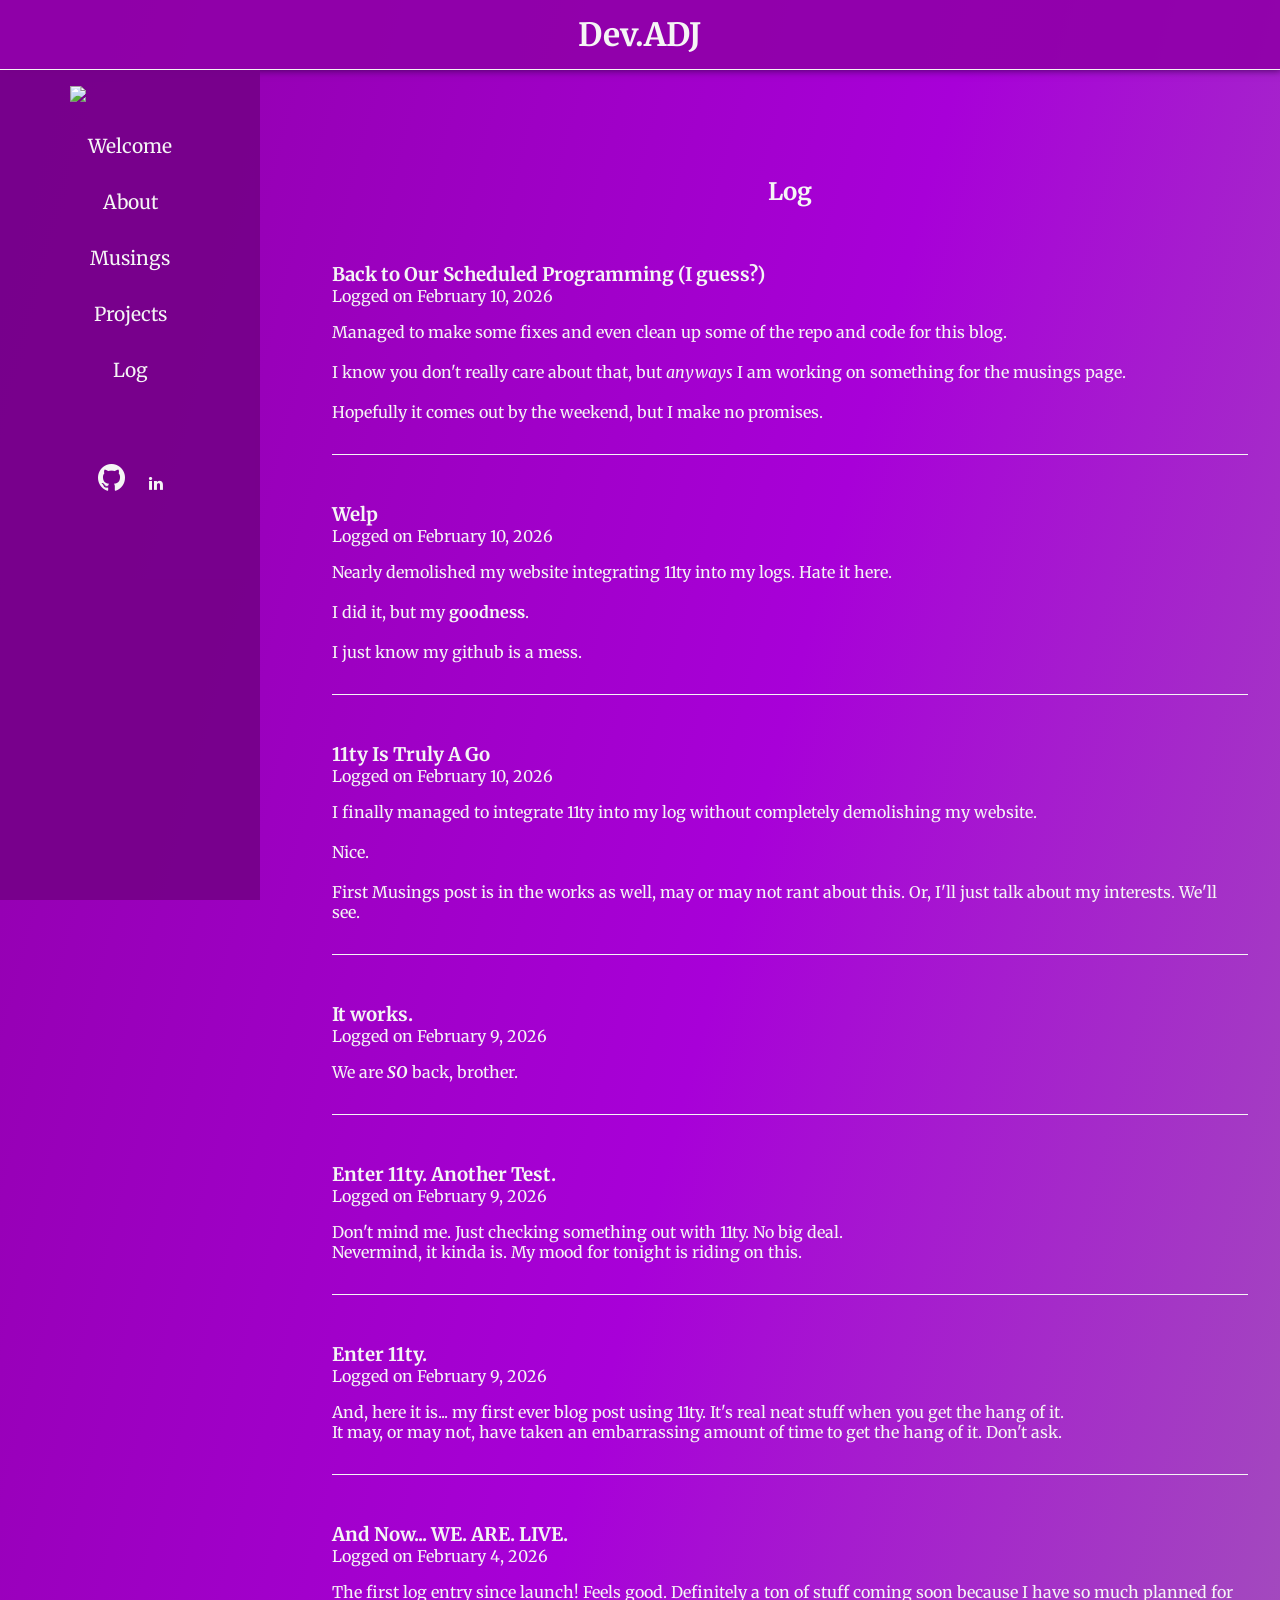
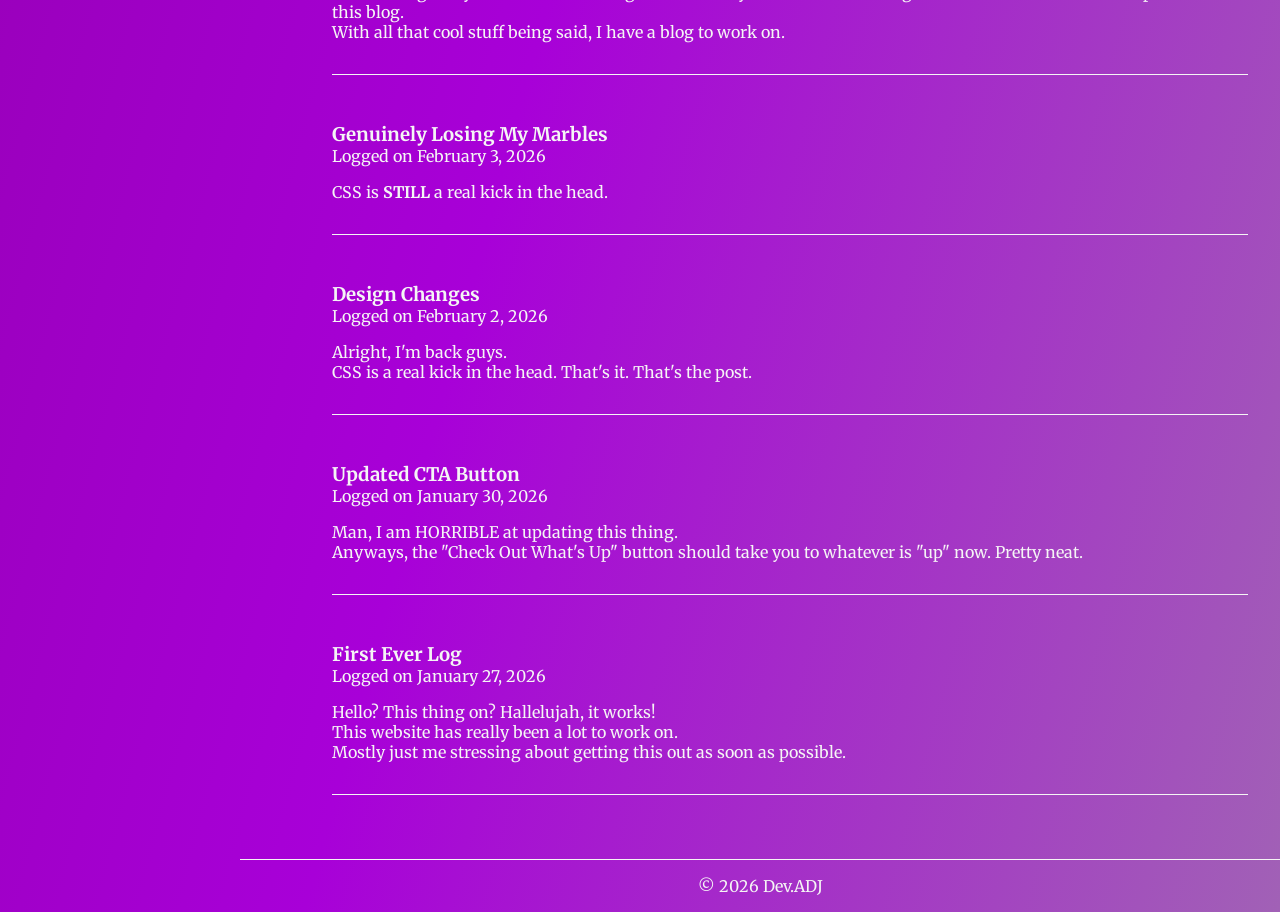
==== commit 50b9b69e: "log entry" ====
--- a/log/log/index.html
+++ b/log/log/index.html
@@ -65,14 +65,30 @@
 
 
 <article class="logs">
-    <h3>Welp</h3>
+    <h3>Back to Our Scheduled Programming (I guess?)</h3>
     <p>
         Logged on
         <time datetime="2026-02-10">
             February 10, 2026
         </time>
     </p>
-    <p>Nearly demolished my website integrating 11ty into my logs Hate it here.
+    <p>Managed to make some fixes and even clean up some of the repo and code for this blog.
+<br><br>
+I know you don't really care about that, but <em>anyways</em> I am working on something for the musings page.
+<br><br>
+Hopefully it comes out by the weekend, but I make no promises.</p>
+
+</article>
+
+<article class="logs">
+    <h3>Welp</h3>
+    <p>
+        Logged on
+        <time datetime="2026-02-10">
+            February 10, 2026
+        </time>
+    </p>
+    <p>Nearly demolished my website integrating 11ty into my logs. Hate it here.
 <br><br>
 I did it, but my <strong>goodness</strong>.
 <br><br>
